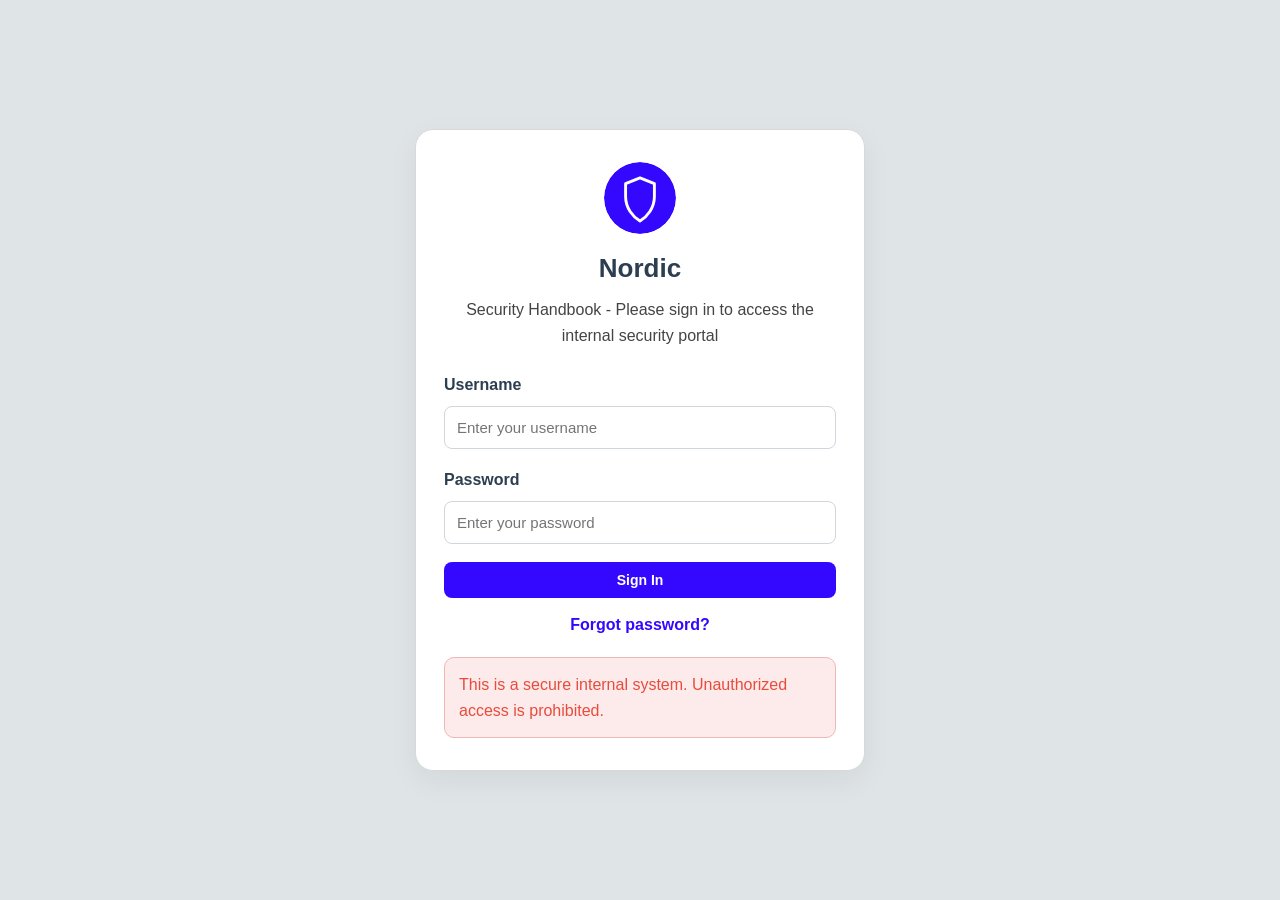
==== security-handbook/index.html @ a8774c2d "rename folder" ====
<!DOCTYPE html>
<html lang="en">
<head>
    <meta charset="UTF-8">
    <meta name="viewport" content="width=device-width, initial-scale=1.0">
    <title>Sign In - Nordic Security Handbook</title>
    <link rel="stylesheet" href="style.css">
</head>
<body>
    <div class="login-page">
        <div class="login-box">
            <div class="login-header">
                <div class="login-icon">
                    <img src="images/logo.svg" alt="Nordic logo">
                </div>
                <h1>Nordic</h1>
                <p>Security Handbook - Please sign in to access the internal security portal</p>
            </div>

            <form>
                <div class="form-group">
                    <label for="username">Username</label>
                    <input type="text" id="username" placeholder="Enter your username">
                </div>

                <div class="form-group">
                    <label for="password">Password</label>
                    <input type="password" id="password" placeholder="Enter your password">
                </div>

                <a href="home.html">
                    <button type="button" class="primary-btn" style="width: 100%;">Sign In</button>
                </a>

                <div class="center-link">
                    <a href="#">Forgot password?</a>
                </div>

                <div class="warning-box">
                    This is a secure internal system. Unauthorized access is prohibited.
                </div>
            </form>
        </div>
    </div>
</body>
</html>
---- security-handbook/style.css ----
* {
    margin: 0;
    padding: 0;
    box-sizing: border-box;
}

body {
    font-family: Arial, sans-serif;
    background-color: #ECF0F1;
    color: #2C3E50;
    line-height: 1.6;
}

a {
    text-decoration: none;
    color: inherit;
}

ul, ol {
    padding-left: 20px;
}

li {
    margin-bottom: 8px;
}

img {
    max-width: 100%;
    display: block;
}

.page-wrapper {
    min-height: 100vh;
    display: flex;
    flex-direction: column;
}

.container {
    width: 92%;
    max-width: 1180px;
    margin: 0 auto;
}

/* HEADER */
header {
    background-color: #111111;
    border-bottom: 1px solid #2a2a2a;
}

.topbar {
    display: flex;
    justify-content: space-between;
    align-items: center;
    padding: 14px 0;
}

.logo-box {
    display: flex;
    align-items: center;
    gap: 12px;
}

.logo-icon {
    width: 44px;
    height: 44px;
    border-radius: 10px;
    overflow: hidden;
    flex-shrink: 0;
}

.logo-text h1 {
    color: #ffffff;
    font-size: 20px;
    margin-bottom: 2px;
    line-height: 1.1;
}

.logo-text p {
    color: #c9ced6;
    font-size: 12px;
}

.logout-btn,
.primary-btn {
    background-color: #3408FF;
    color: white;
    border: none;
    padding: 10px 18px;
    border-radius: 8px;
    cursor: pointer;
    transition: 0.2s ease;
    font-size: 14px;
    font-weight: bold;
}

.logout-btn:hover,
.primary-btn:hover {
    background-color: #2200c7;
    transform: translateY(-1px);
}

/* NAV */
nav {
    background-color: #111111;
    border-bottom: 1px solid #2a2a2a;
}

.nav-menu {
    display: flex;
    justify-content: space-between; 
    align-items: center;
    gap: 0;
    padding: 0 20px;
}

.nav-menu a {
    flex: 1;
    text-align: center;
    padding: 14px 0;
    color: #9ca3af;
    text-decoration: none;
    font-weight: 500;
    transition: all 0.25s ease;
}

.nav-menu a:hover {
    background-color: #2b0fff;
    color: #ffffff;
}

.nav-menu a.active {
    background-color: #ece7ff;
    color: #3408FF;
}

.nav-menu a.active:hover {
    color: #6366f1;
    background: #111827;
    border-radius: 8px;
}

main {
    flex: 1;
    padding: 30px 0 42px;
}

/* LOGIN */
.login-page {
    min-height: 100vh;
    display: flex;
    justify-content: center;
    align-items: center;
    background-color: #dfe5e7;
    padding: 20px;
}

.login-box {
    background-color: #ffffff;
    width: 100%;
    max-width: 450px;
    border-radius: 18px;
    padding: 32px 28px;
    border: 1px solid #d8d8d8;
    box-shadow: 0 10px 30px rgba(0, 0, 0, 0.06);
}

.login-header {
    text-align: center;
    margin-bottom: 24px;
}

.login-icon {
    width: 72px;
    height: 72px;
    margin: 0 auto 14px;
    overflow: hidden;
    border-radius: 50%;
}

.login-header h1 {
    font-size: 26px;
    margin-bottom: 8px;
}

.login-header p {
    font-size: 16px;
    color: #444;
}

.form-group {
    margin-bottom: 18px;
}

.form-group label {
    display: block;
    margin-bottom: 8px;
    font-weight: bold;
}

.form-group input {
    width: 100%;
    padding: 12px 12px;
    border: 1px solid #cfd6dc;
    border-radius: 8px;
    font-size: 15px;
}

.center-link {
    text-align: center;
    margin: 14px 0 20px;
    color: #3408FF;
    font-weight: bold;
}

.warning-box {
    background-color: #fdeaea;
    color: #E74C3C;
    border: 1px solid #f0b7b7;
    border-radius: 10px;
    padding: 14px;
    margin-top: 12px;
}

/* PAGE TITLE */
.page-title {
    display: flex;
    align-items: center;
    gap: 14px;
    margin-bottom: 22px;
}

.page-title-icon {
    width: 44px;
    height: 44px;
    background-color: #ece7ff;
    color: #3408FF;
    border-radius: 10px;
    display: flex;
    align-items: center;
    justify-content: center;
    font-size: 22px;
    flex-shrink: 0;
}

.page-title h2 {
    font-size: 32px;
    margin-bottom: 4px;
}

.page-title p {
    color: #555;
}

/* HERO */
.hero {
    display: grid;
    grid-template-columns: 1fr 1fr;
    border-radius: 18px;
    overflow: hidden;
    margin-bottom: 24px;
    box-shadow: 0 14px 30px rgba(0, 0, 0, 0.06);
}

.hero-left {
    background: linear-gradient(135deg, #3408FF 0%, #4b2fff 100%);
    color: white;
    padding: 42px 36px;
    display: flex;
    flex-direction: column;
    justify-content: center;
}

.hero-badge {
    width: 52px;
    height: 52px;
    border-radius: 14px;
    background-color: rgba(255, 255, 255, 0.14);
    display: flex;
    align-items: center;
    justify-content: center;
    margin-bottom: 20px;
}

.hero-badge img {
    width: 28px;
    height: 28px;
}

.hero-left h2 {
    font-size: 32px;
    line-height: 1.2;
    margin-bottom: 16px;
}

.hero-left p {
    font-size: 17px;
    color: rgba(255, 255, 255, 0.9);
}

.hero-right {
    min-height: 300px;
    background-color: #cfd8dc;
}

.hero-right img {
    width: 100%;
    height: 100%;
    object-fit: cover;
}

/* ALERT */
.alert-box {
    background-color: #E74C3C;
    color: white;
    border-radius: 12px;
    padding: 18px 20px;
    margin-bottom: 28px;
}

.alert-soft {
    background-color: #fdeaea;
    color: #E74C3C;
    border: 1px solid #f0b7b7;
    border-radius: 10px;
    padding: 16px;
}

/* SECTIONS */
.card {
    background-color: #ffffff;
    border-radius: 14px;
    padding: 22px;
    margin-bottom: 24px;
    border: 1px solid #dfe4e7;
    box-shadow: 0 4px 14px rgba(0, 0, 0, 0.03);
}

.card h3 {
    margin-bottom: 10px;
}

.card h4 {
    margin-top: 14px;
    margin-bottom: 8px;
}

.quick-nav-title {
    font-size: 24px;
    font-weight: 800;
    margin-bottom: 20px;
}

.grid-2 {
    display: grid;
    grid-template-columns: 1fr 1fr;
    gap: 20px;
}

.quick-link {
    display: block;
    transition: 0.2s ease;
}

.quick-link:hover {
    transform: translateY(-3px);
}

.quick-card {
    background: #ffffff;
    border: 1px solid #d6dce2;
    border-radius: 16px;
    padding: 22px;
    min-height: 130px;
    display: flex;
    gap: 16px;
    align-items: flex-start;
    box-shadow: 0 4px 14px rgba(0, 0, 0, 0.04);
    transition: 0.2s ease;
}

.quick-card:hover {
    box-shadow: 0 12px 24px rgba(0, 0, 0, 0.08);
    border-color: #c9bcff;
}

.quick-icon {
    width: 58px;
    height: 58px;
    border-radius: 14px;
    display: flex;
    align-items: center;
    justify-content: center;
    flex-shrink: 0;
}

.quick-icon svg {
    width: 28px;
    height: 28px;
    stroke: currentColor;
    fill: none;
    stroke-width: 2;
    stroke-linecap: round;
    stroke-linejoin: round;
}

.quick-icon.blue-light {
    background: #eef2ff;
    color: #2563eb;
}

.quick-icon.indigo-light {
    background: #eef2ff;
    color: #4f46e5;
}

.quick-icon.purple-light {
    background: #f3e8ff;
    color: #9333ea;
}

.quick-icon.red-light {
    background: #feecec;
    color: #ef4444;
}

.quick-card h4 {
    font-size: 18px;
    margin-bottom: 8px;
    font-weight: 800;
    transition: 0.2s ease;
}

.quick-card p {
    color: #596273;
    font-size: 15px;
    line-height: 1.55;
}

.quick-card:hover h4 {
    color: #3408FF;
}

.red-section {
    background-color: #E74C3C;
    color: white;
    border-radius: 18px;
    padding: 28px;
    margin-top: 26px;
}

.red-columns {
    display: grid;
    grid-template-columns: repeat(3, 1fr);
    gap: 24px;
    margin-top: 18px;
}

.red-columns h4 {
    margin-bottom: 10px;
    font-size: 22px;
}

.red-columns p {
    color: rgba(255, 255, 255, 0.92);
}

.two-column {
    display: grid;
    grid-template-columns: 1fr 1fr;
    gap: 20px;
}

.soft-red {
    background-color: #fdeaea;
    border: 1px solid #f4b9b2;
    border-radius: 10px;
    padding: 16px;
}

.soft-green {
    background-color: #eaf7ee;
    border: 1px solid #b8e0c3;
    border-radius: 10px;
    padding: 16px;
}

.soft-purple {
    background-color: #f1edff;
    border: 1px solid #d8ccff;
    border-radius: 10px;
    padding: 16px;
}

.soft-gray {
    background-color: #edf1f2;
    border: 1px solid #d7dee2;
    border-radius: 10px;
    padding: 16px;
}

.soft-orange {
    background-color: #fff0ea;
    border: 1px solid #f7c6b3;
    border-radius: 10px;
    padding: 16px;
}

.tag {
    display: inline-block;
    padding: 4px 10px;
    border-radius: 999px;
    font-size: 12px;
    font-weight: bold;
    margin-bottom: 8px;
}

.tag-public {
    background: #efefef;
}

.tag-internal {
    background: #3408FF;
    color: white;
}

.tag-confidential {
    background: #E74C3C;
    color: white;
}

.divider {
    height: 1px;
    background-color: #d9d9d9;
    margin: 18px 0;
}

.info-row {
    background-color: #f7f9fa;
    border: 1px solid #dfe4e7;
    border-radius: 10px;
    padding: 12px 14px;
    margin-bottom: 10px;
    display: flex;
    justify-content: space-between;
    gap: 20px;
}

.small-box-list {
    display: grid;
    grid-template-columns: repeat(3, 1fr);
    gap: 16px;
}

.small-box {
    background-color: #edf1f2;
    border-radius: 10px;
    padding: 14px;
}

.contact-boxes {
    display: grid;
    grid-template-columns: 1fr 1fr;
    gap: 20px;
}

.method-box {
    background-color: #f3efff;
    border: 1px solid #d8ccff;
    border-radius: 12px;
    padding: 18px;
}

.approved-grid {
    display: grid;
    grid-template-columns: 1fr 1fr;
    gap: 12px;
}

.approved-item {
    background-color: #eaf7ee;
    border: 1px solid #b8e0c3;
    border-radius: 8px;
    padding: 10px 12px;
}

.warning-item {
    background-color: #fdeaea;
    border: 1px solid #f0b7b7;
    border-radius: 8px;
    padding: 10px 12px;
    margin-bottom: 10px;
}

.number-badge {
    width: 28px;
    height: 28px;
    border-radius: 50%;
    background-color: #3408FF;
    color: white;
    display: inline-flex;
    align-items: center;
    justify-content: center;
    font-size: 14px;
    font-weight: bold;
    margin-right: 10px;
    flex-shrink: 0;
}

.step-box {
    display: flex;
    align-items: flex-start;
    gap: 12px;
    background-color: #f7f9fa;
    border: 1px solid #dfe4e7;
    border-radius: 10px;
    padding: 14px;
    margin-bottom: 12px;
}

.step-box.red-step {
    background-color: #fdeaea;
    border-color: #f0b7b7;
}

details {
    border-top: 1px solid #d9d9d9;
    padding: 14px 0;
}

summary {
    cursor: pointer;
    font-weight: bold;
}

/* FOOTER */
footer {
    background-color: #111111;
    color: #d7dbe3;
    border-top: 1px solid #2a2a2a;
    text-align: center;
    padding: 22px 0;
    font-size: 14px;
    margin-top: auto;
}

footer strong {
    color: #ffffff;
}

/* RESPONSIVE */
@media (max-width: 900px) {
    .hero,
    .grid-2,
    .two-column,
    .red-columns,
    .small-box-list,
    .contact-boxes,
    .approved-grid {
        grid-template-columns: 1fr;
    }

    .page-title h2 {
        font-size: 26px;
    }

    .hero-left h2 {
        font-size: 28px;
    }

    .info-row {
        flex-direction: column;
        gap: 8px;
    }
}

@media (max-width: 600px) {
    .topbar {
        flex-direction: column;
        gap: 14px;
        align-items: flex-start;
    }

    .nav-menu {
        gap: 10px;
    }

    .nav-menu a {
        padding: 8px 12px;
    }

    .page-title {
        align-items: flex-start;
    }

    .page-title h2 {
        font-size: 24px;
    }

    .hero-left {
        padding: 26px 22px;
    }

    .hero-left h2 {
        font-size: 26px;
    }

    .quick-card {
        min-height: auto;
    }
}
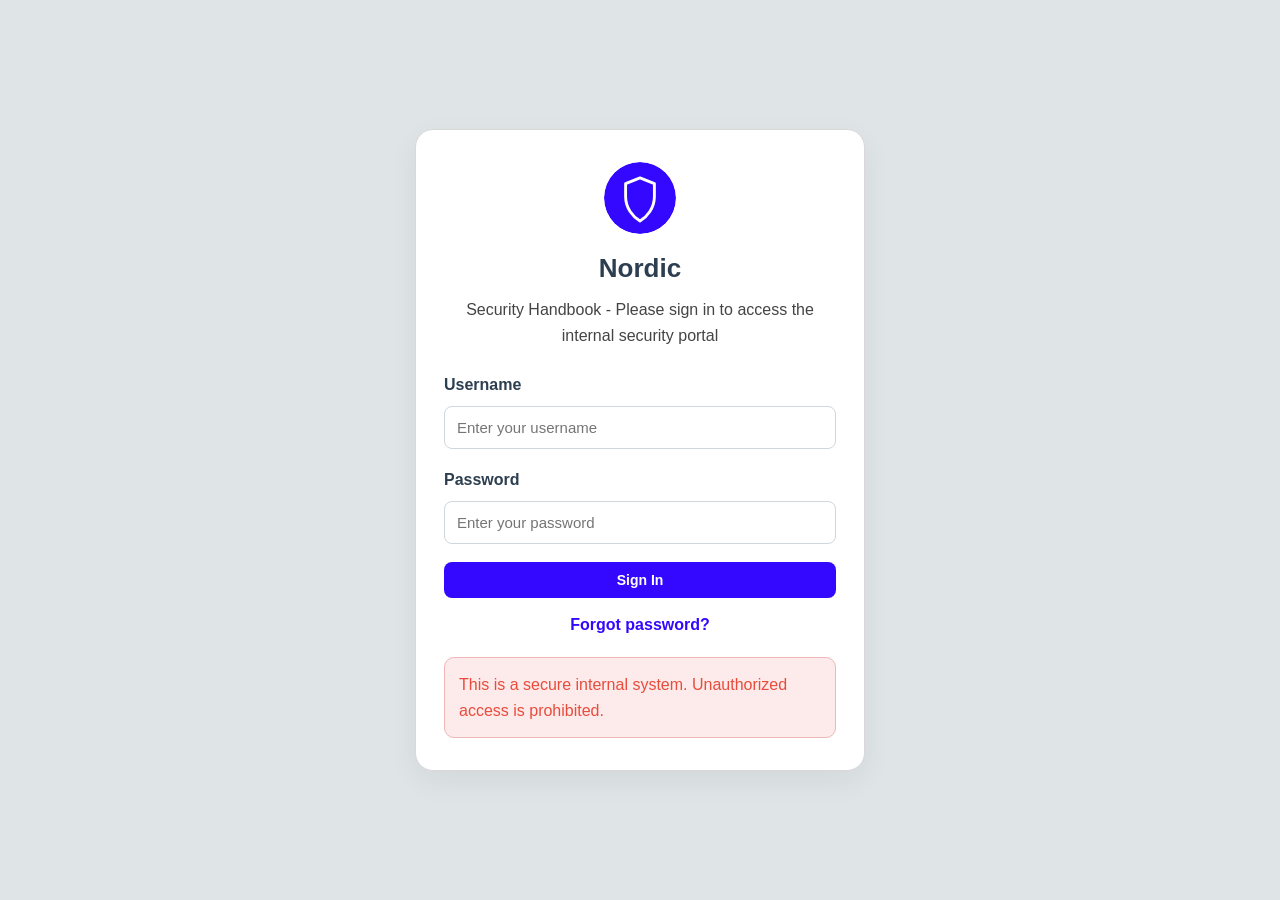
==== commit 506d7515: "Improve login form structure and validation Add required fields and replace button inside anchor wit" ====
--- a/security-handbook/index.html
+++ b/security-handbook/index.html
@@ -17,20 +17,18 @@
                 <p>Security Handbook - Please sign in to access the internal security portal</p>
             </div>
 
-            <form>
+            <form action="home.html">
                 <div class="form-group">
                     <label for="username">Username</label>
-                    <input type="text" id="username" placeholder="Enter your username">
+                    <input type="text" id="username" placeholder="Enter your username" required>
                 </div>
 
                 <div class="form-group">
                     <label for="password">Password</label>
-                    <input type="password" id="password" placeholder="Enter your password">
+                    <input type="password" id="password" placeholder="Enter your password" required>
                 </div>
 
-                <a href="home.html">
-                    <button type="button" class="primary-btn" style="width: 100%;">Sign In</button>
-                </a>
+                <button type="submit" class="primary-btn" style="width: 100%;">Sign In</button>
 
                 <div class="center-link">
                     <a href="#">Forgot password?</a>
@@ -43,4 +41,4 @@
         </div>
     </div>
 </body>
-</html>+</html>
--- a/security-handbook/style.css
+++ b/security-handbook/style.css
@@ -43,7 +43,7 @@
 
 /* HEADER */
 header {
-    background-color: #111111;
+    background-color: #1F1F1F;
     border-bottom: 1px solid #2a2a2a;
 }
 
@@ -101,7 +101,7 @@
 
 /* NAV */
 nav {
-    background-color: #111111;
+    background-color: #1f1f1f;
     border-bottom: 1px solid #2a2a2a;
 }
 
@@ -634,7 +634,7 @@
 
 /* FOOTER */
 footer {
-    background-color: #111111;
+    background-color: #1f1f1f;
     color: #d7dbe3;
     border-top: 1px solid #2a2a2a;
     text-align: center;
